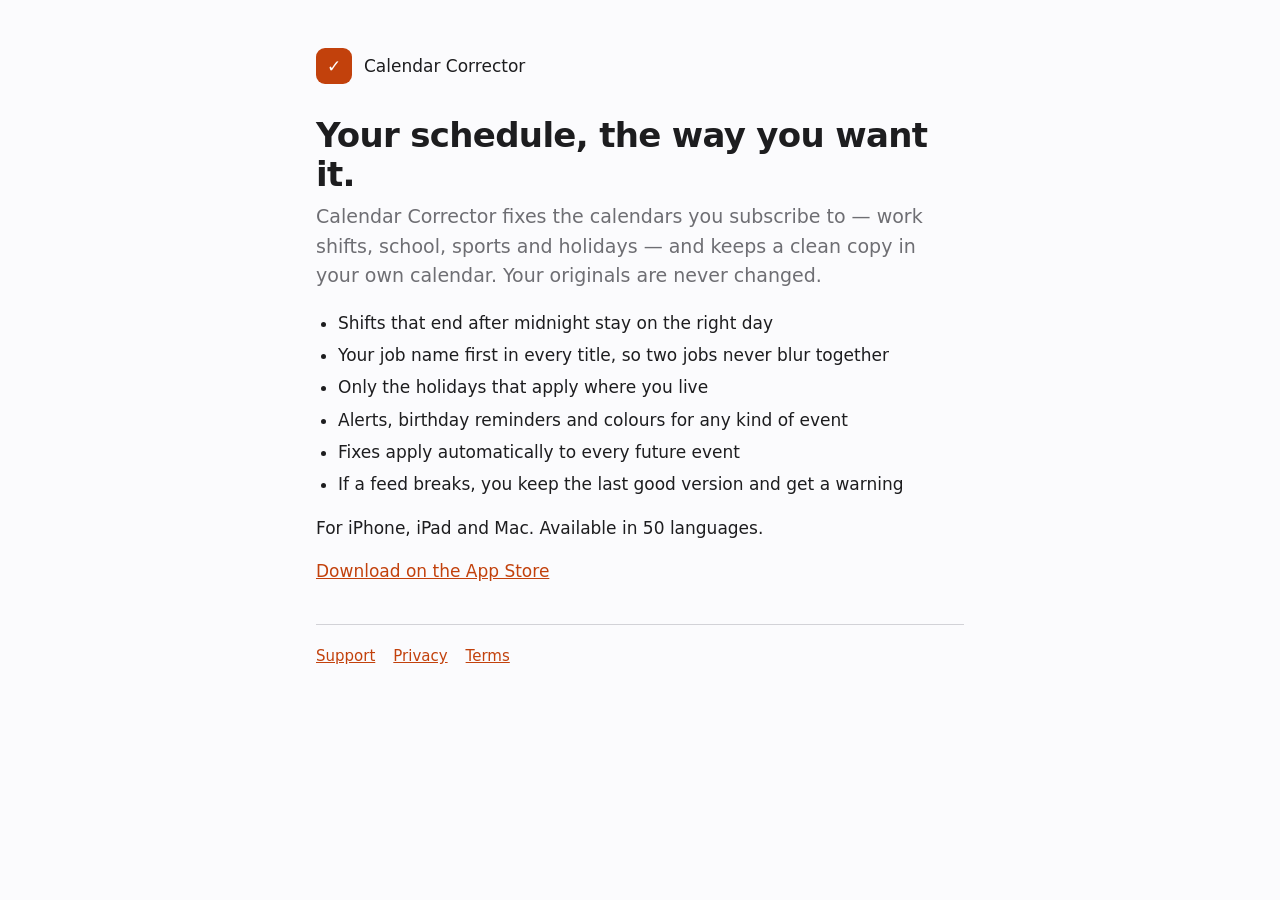
==== index.html @ e79e087a "Add files via upload" ====
<!doctype html>
<html lang="en">
<head>
<meta charset="utf-8">
<meta name="viewport" content="width=device-width, initial-scale=1">
<title>Calendar Corrector</title>
<meta name="description" content="Fix the calendars you subscribe to, and keep a clean copy in your own calendar.">
<link rel="stylesheet" href="style.css">
</head>
<body>
<main>
<header><div class="mark">✓</div><span>Calendar Corrector</span></header>

<h1>Your schedule, the way you want it.</h1>
<p class="lede">Calendar Corrector fixes the calendars you subscribe to — work shifts, school, sports and holidays — and keeps a clean copy in your own calendar. Your originals are never changed.</p>

<ul>
  <li>Shifts that end after midnight stay on the right day</li>
  <li>Your job name first in every title, so two jobs never blur together</li>
  <li>Only the holidays that apply where you live</li>
  <li>Alerts, birthday reminders and colours for any kind of event</li>
  <li>Fixes apply automatically to every future event</li>
  <li>If a feed breaks, you keep the last good version and get a warning</li>
</ul>

<p>For iPhone, iPad and Mac. Available in 50 languages.</p>
<p><a href="APP_STORE_URL">Download on the App Store</a></p>

<hr>
<nav class="muted"><a href="support.html">Support</a><a href="privacy.html">Privacy</a><a href="terms.html">Terms</a></nav>
</main>
</body>
</html>
---- style.css ----
:root {
  --bg: #fbfbfd; --fg: #1d1d1f; --muted: #6e6e73; --line: #d2d2d7; --accent: #c2410c;
  color-scheme: light dark;
}
@media (prefers-color-scheme: dark) {
  :root { --bg: #111113; --fg: #f5f5f7; --muted: #a1a1a6; --line: #3a3a3c; --accent: #fb923c; }
}
* { box-sizing: border-box; }
body {
  margin: 0; background: var(--bg); color: var(--fg);
  font: 17px/1.55 -apple-system, BlinkMacSystemFont, "Segoe UI", system-ui, sans-serif;
}
main { max-width: 680px; margin: 0 auto; padding: 48px 16px 80px; }
header { display: flex; align-items: center; gap: 12px; margin-bottom: 32px; }
header a { color: inherit; text-decoration: none; font-weight: 600; }
.mark { width: 36px; height: 36px; border-radius: 9px; background: var(--accent); display: grid; place-items: center; color: #fff; font-weight: 700; }
h1 { font-size: 34px; line-height: 1.15; margin: 0 0 8px; letter-spacing: -0.02em; }
h2 { font-size: 21px; margin: 36px 0 8px; }
p, li { color: var(--fg); }
.lede { color: var(--muted); font-size: 19px; margin-top: 0; }
.muted { color: var(--muted); font-size: 15px; }
a { color: var(--accent); }
ul { padding-left: 22px; }
li { margin: 6px 0; }
hr { border: 0; border-top: 1px solid var(--line); margin: 40px 0 20px; }
nav a { margin-right: 18px; }
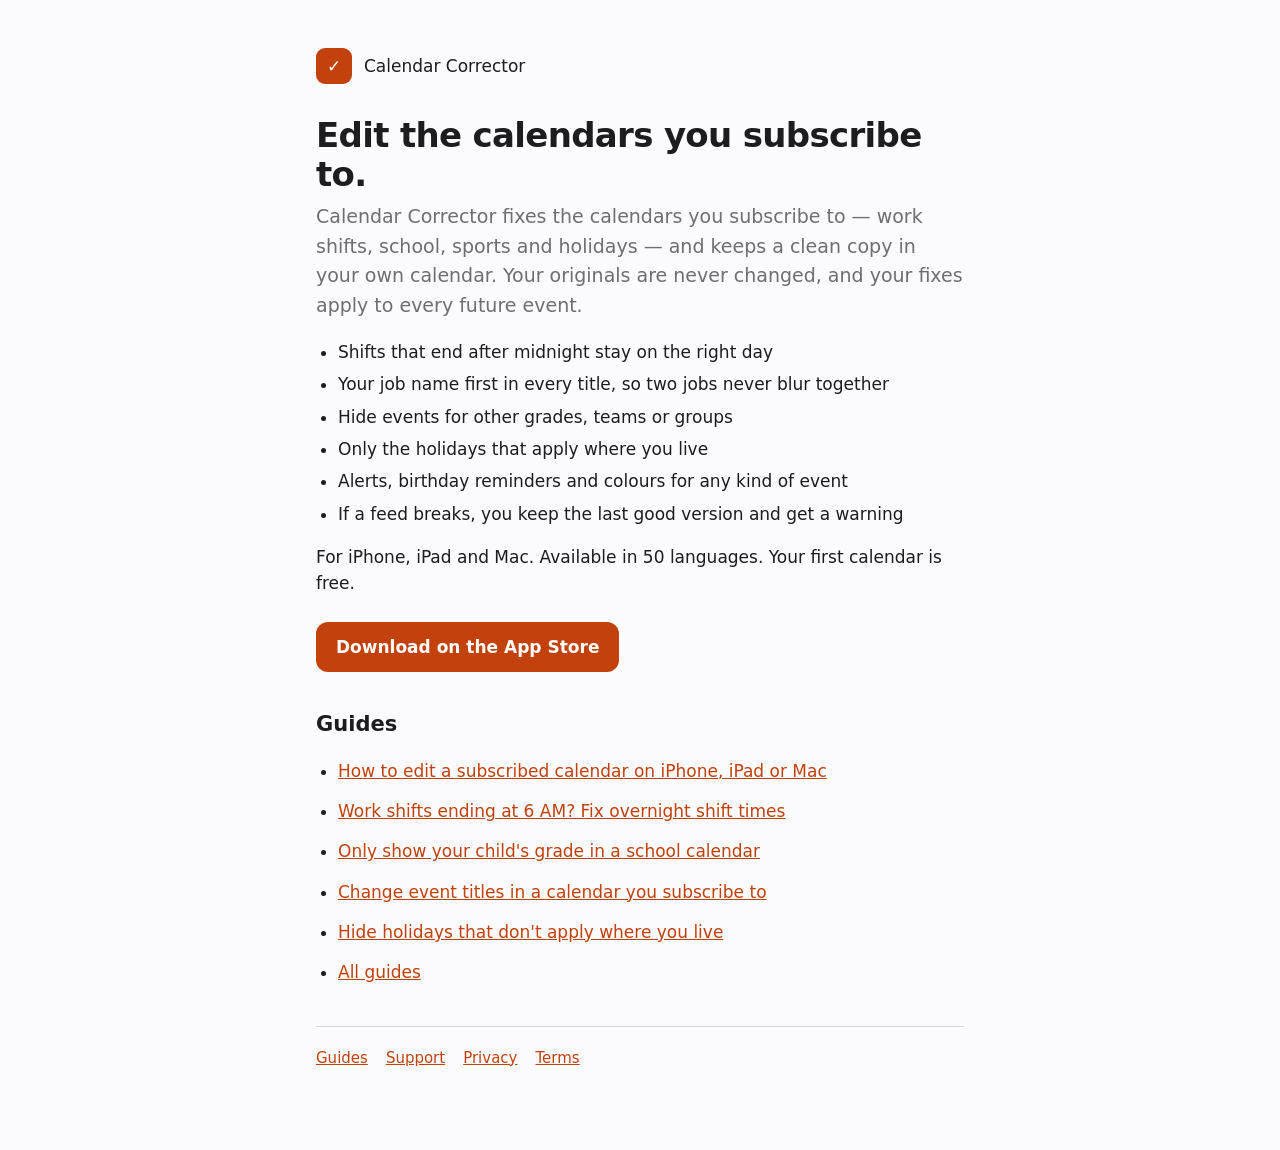
==== commit c90cc176: "Add files via upload" ====
--- a/index.html
+++ b/index.html
@@ -3,31 +3,51 @@
 <head>
 <meta charset="utf-8">
 <meta name="viewport" content="width=device-width, initial-scale=1">
-<title>Calendar Corrector</title>
-<meta name="description" content="Fix the calendars you subscribe to, and keep a clean copy in your own calendar.">
+<title>Calendar Corrector – Edit subscribed calendars on iPhone, iPad and Mac</title>
+<meta name="description" content="Fix the calendars you subscribe to: work shifts that end at 6 AM, school calendars full of other grades, holidays from other provinces. Keep a clean, auto-updating copy in your own calendar.">
+<link rel="canonical" href="https://rrosnuk.github.io/calendar-corrector/">
+<meta property="og:type" content="website">
+<meta property="og:title" content="Calendar Corrector – edit the calendars you subscribe to">
+<meta property="og:description" content="Fix work, school, sports and holiday calendars on iPhone, iPad and Mac. Your fixes apply to every future event.">
+<meta property="og:url" content="https://rrosnuk.github.io/calendar-corrector/">
+<meta name="google-site-verification" content="jNAjLCA20HtLAh7Wvw0gQ30nDDYEIcbfDi6UsBDOgaU" />
+<meta name="apple-itunes-app" content="app-id=6827404755">
 <link rel="stylesheet" href="style.css">
+<script type="application/ld+json">
+{"@context":"https://schema.org","@type":"SoftwareApplication","name":"Calendar Corrector","applicationCategory":"ProductivityApplication","operatingSystem":"iOS, iPadOS, macOS","url":"https://rrosnuk.github.io/calendar-corrector/","downloadUrl":"https://apps.apple.com/app/id6827404755","description":"Edit and fix subscribed calendars: overnight shift times, event titles, school grades, regional holidays, alerts and colours, with an auto-updating corrected copy.","offers":{"@type":"Offer","price":"0","priceCurrency":"USD"}}
+</script>
 </head>
 <body>
 <main>
 <header><div class="mark">✓</div><span>Calendar Corrector</span></header>
 
-<h1>Your schedule, the way you want it.</h1>
-<p class="lede">Calendar Corrector fixes the calendars you subscribe to — work shifts, school, sports and holidays — and keeps a clean copy in your own calendar. Your originals are never changed.</p>
+<h1>Edit the calendars you subscribe to.</h1>
+<p class="lede">Calendar Corrector fixes the calendars you subscribe to — work shifts, school, sports and holidays — and keeps a clean copy in your own calendar. Your originals are never changed, and your fixes apply to every future event.</p>
 
 <ul>
   <li>Shifts that end after midnight stay on the right day</li>
   <li>Your job name first in every title, so two jobs never blur together</li>
+  <li>Hide events for other grades, teams or groups</li>
   <li>Only the holidays that apply where you live</li>
   <li>Alerts, birthday reminders and colours for any kind of event</li>
-  <li>Fixes apply automatically to every future event</li>
   <li>If a feed breaks, you keep the last good version and get a warning</li>
 </ul>
 
-<p>For iPhone, iPad and Mac. Available in 50 languages.</p>
-<p><a href="APP_STORE_URL">Download on the App Store</a></p>
+<p>For iPhone, iPad and Mac. Available in 50 languages. Your first calendar is free.</p>
+<p><a class="cta" href="https://apps.apple.com/app/id6827404755">Download on the App Store</a></p>
+
+<h2>Guides</h2>
+<ul class="guides">
+  <li><a href="guides/edit-subscribed-calendar-iphone.html">How to edit a subscribed calendar on iPhone, iPad or Mac</a></li>
+  <li><a href="guides/overnight-shifts-wrong-end-time.html">Work shifts ending at 6 AM? Fix overnight shift times</a></li>
+  <li><a href="guides/school-calendar-one-grade.html">Only show your child's grade in a school calendar</a></li>
+  <li><a href="guides/rename-calendar-event-titles.html">Change event titles in a calendar you subscribe to</a></li>
+  <li><a href="guides/hide-holidays-other-provinces.html">Hide holidays that don't apply where you live</a></li>
+  <li><a href="guides/index.html">All guides</a></li>
+</ul>
 
 <hr>
-<nav class="muted"><a href="support.html">Support</a><a href="privacy.html">Privacy</a><a href="terms.html">Terms</a></nav>
+<nav class="muted"><a href="guides/index.html">Guides</a><a href="support.html">Support</a><a href="privacy.html">Privacy</a><a href="terms.html">Terms</a></nav>
 </main>
 </body>
 </html>
--- a/style.css
+++ b/style.css
@@ -24,3 +24,7 @@
 li { margin: 6px 0; }
 hr { border: 0; border-top: 1px solid var(--line); margin: 40px 0 20px; }
 nav a { margin-right: 18px; }
+.cta { display: inline-block; background: var(--accent); color: #fff; text-decoration: none; font-weight: 600; padding: 12px 20px; border-radius: 12px; margin-top: 8px; }
+.guides li { margin: 14px 0; }
+code { font-size: 15px; background: var(--line); padding: 1px 5px; border-radius: 4px; }
+ol { padding-left: 22px; }
